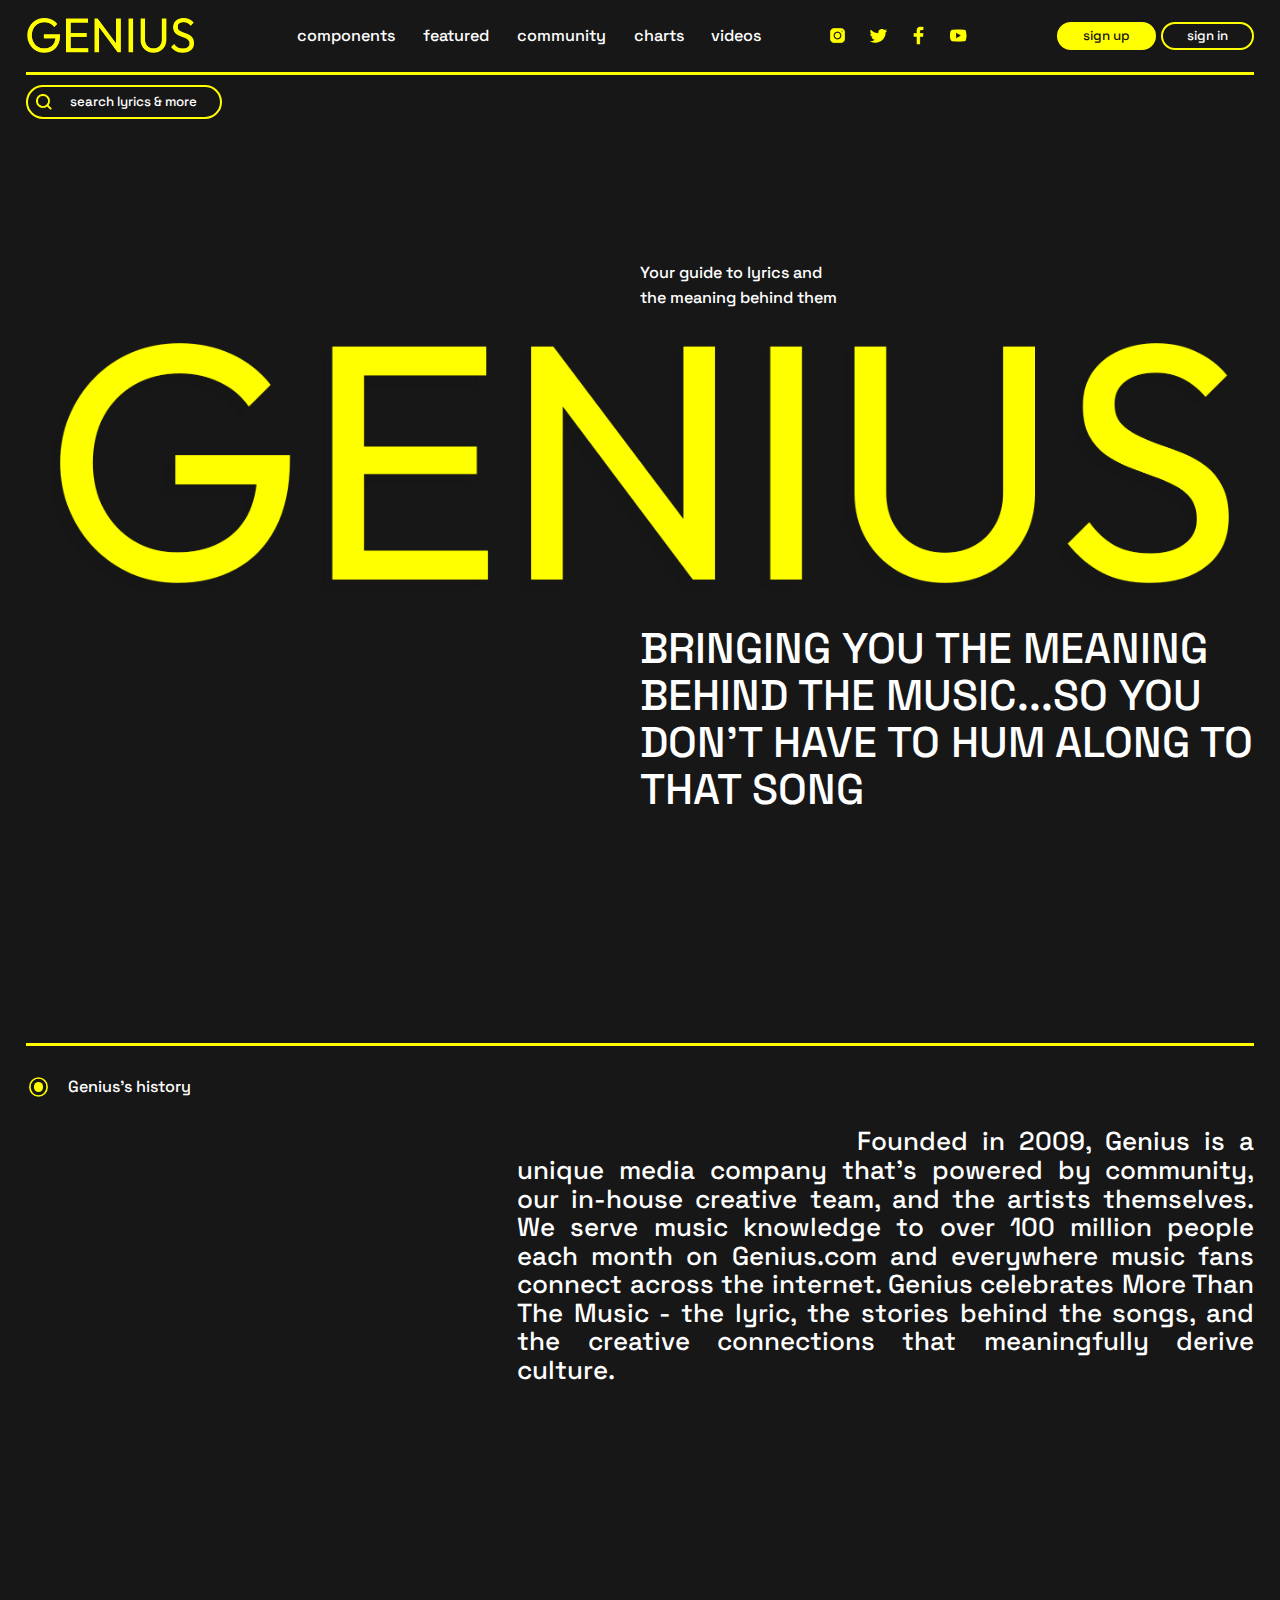
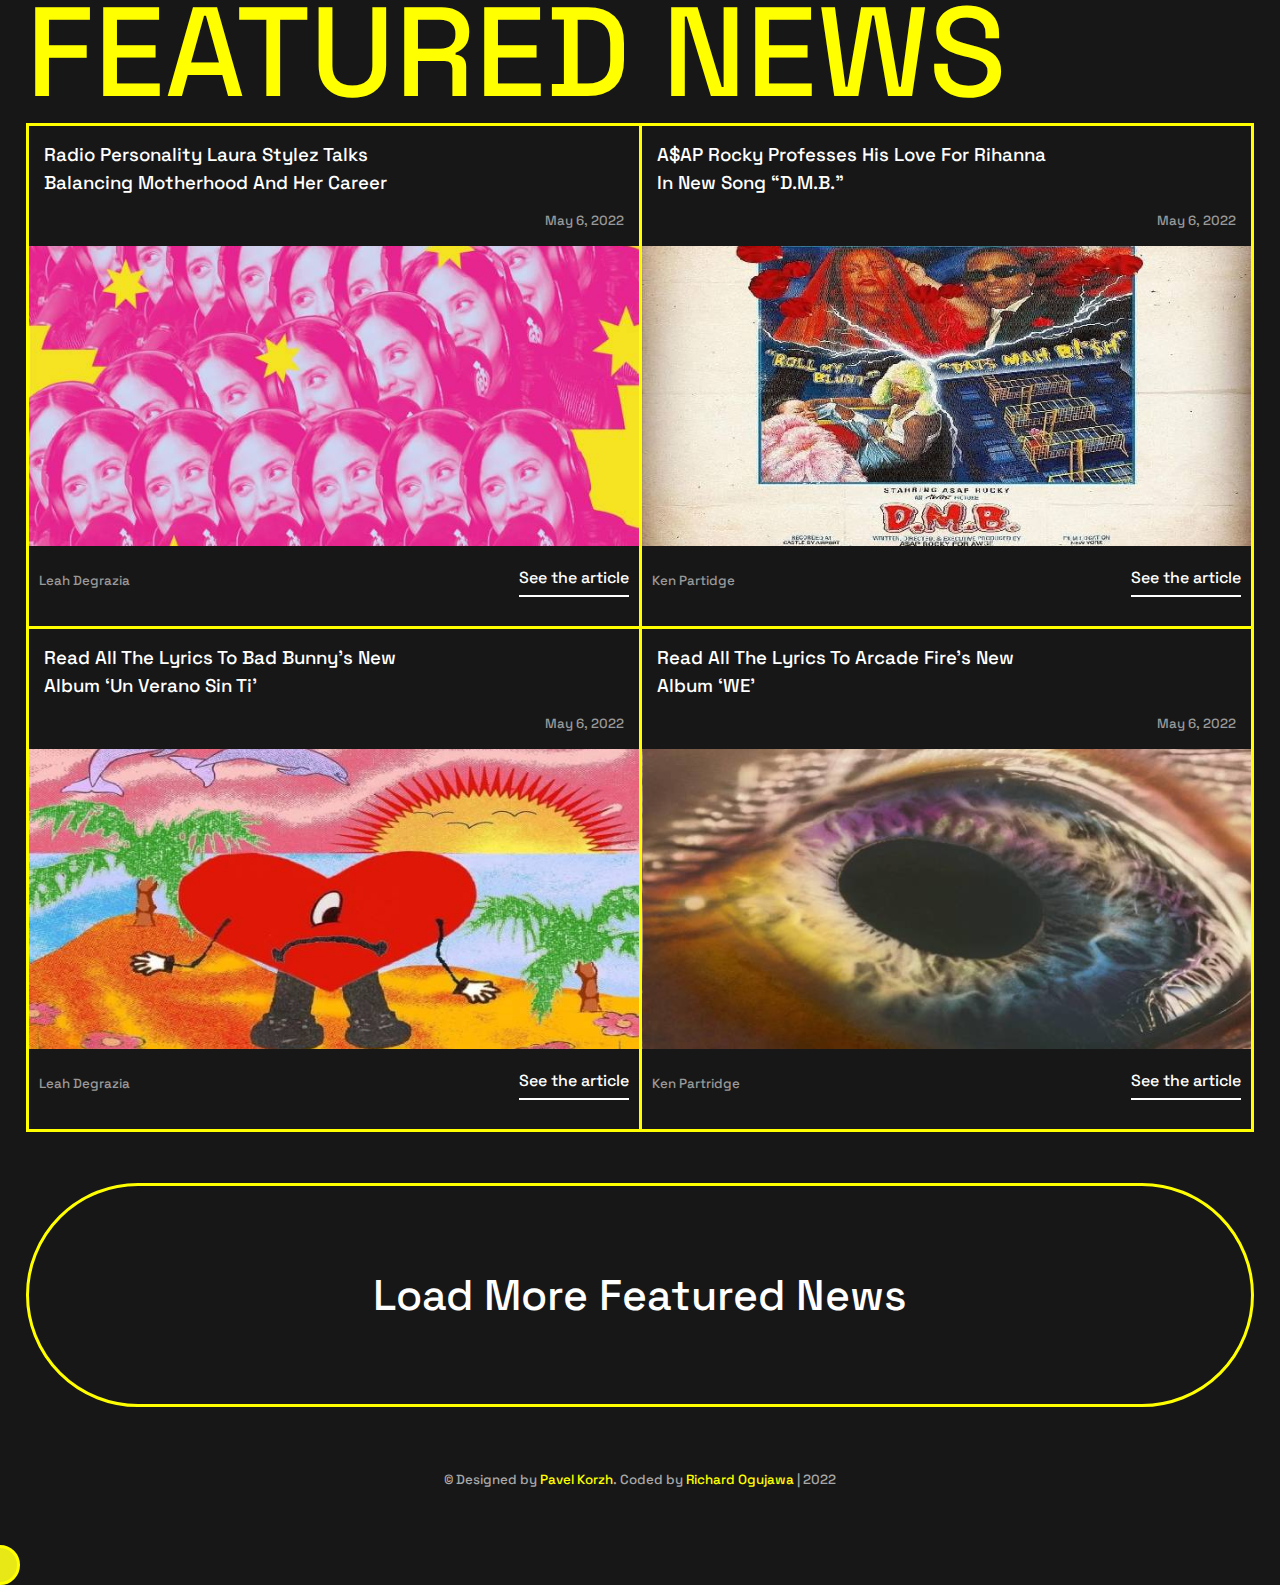
==== index.html @ e3c63ae6 "wrapping up" ====
<!DOCTYPE html>
<html lang="en">

<head>
    <meta charset="UTF-8">
    <meta http-equiv="X-UA-Compatible" content="IE=edge">
    <meta name="viewport" content="width=device-width, initial-scale=1.0">

    <title>Genius</title>

    <!--StyleSheets-->
    <link rel="stylesheet" href="css/setup.css">
    <link rel="stylesheet" href="css/new-nav.css">
    <link rel="stylesheet" href="css/cursor.css">
    <link rel="stylesheet" href="css/new-home.css">
    <link rel="stylesheet" href="css/components.css">

    <!--Favicon-->
    <link rel="shortcut icon" href="images/genius-icon.png" type="image/x-icon">

</head>

<body onmousemove="cursorMove(event)">
    <header id="header">
        <nav id="navbar">

            <div class="bg-dark fill-space" id="nav-filler"></div>
            <div class="grid container bg-dark" id="navbar-wrapper">
                <!--Logo-->
                <div class="container bg-dark" id="nav-logo-container" tabindex="-1">
                    <a href="index.html" class="flex fill-space">
                        <img id="nav-logo-img" class="cursor-bigger preload_nav_img" src="images/genius-logo.png" alt="Genius Logo" tabindex="1">
                    </a>
                </div>

                <!--Nav Links-->
                <ul class="link-container list-container flex fs-400 bg-dark" id="nav-link-container">

                    <!--Try and Make the Text a span within an A tag and then make it move within the A tag-->
                    <li class="nav_link cursor-bigger"><a href="components.html" class="text-white">components</a></li>
                    <li class="nav_link cursor-bigger"><a href="#" class="nav_link_text text-white">featured</a></li>
                    <li class="nav_link cursor-bigger"><a href="#" class="text-white">community</a></li>
                    <li class="nav_link cursor-bigger"><a href="#" class="text-white">charts</a></li>
                    <li class="nav_link cursor-bigger"><a href="#" class="text-white">videos</a></li>

                </ul>

                <!--Social Links-->
                <ul class="list-container link-container flex center bg-dark" id="nav-social-link-container">

                    <li class="nav_social_link cursor-bigger">
                        <a href="https://www.google.com/url?sa=t&rct=j&q=&esrc=s&source=web&cd=&cad=rja&uact=8&ved=2ahUKEwjszOegod_3AhVDi1wKHQGzD7oQFnoECAYQAQ&url=https%3A%2F%2Fwww.instagram.com%2Fgenius%2F%3Fhl%3Den&usg=AOvVaw1vyyapidsY_3Jq96X5M4lL">
                            <img src="icons/ig.png" alt="Instagram Icon">
                        </a>
                    </li>

                    <li class="nav_social_link cursor-bigger">
                        <a href="https://www.google.com/url?sa=t&rct=j&q=&esrc=s&source=web&cd=&cad=rja&uact=8&ved=2ahUKEwjvg4auod_3AhXagVwKHWkaBt0QFnoECAkQAQ&url=https%3A%2F%2Ftwitter.com%2Fgenius&usg=AOvVaw1mDRFWumUweapY4fdr5j6K">
                            <img src="icons/twitter.png" alt="Twitter Icon">
                        </a>
                    </li>

                    <li class="nav_social_link cursor-bigger">
                        <a href="https://www.facebook.com/Genius/">
                            <img src="icons/fb.png" alt="Facebook Icon">
                        </a>
                    </li>

                    <li class="nav_social_link cursor-bigger">
                        <a href="https://www.google.com/url?sa=t&rct=j&q=&esrc=s&source=web&cd=&cad=rja&uact=8&ved=2ahUKEwjaxKi5od_3AhXUiVwKHe1nDBEQFnoECBMQAQ&url=https%3A%2F%2Fwww.youtube.com%2Fchannel%2FUCyFZMEnm1il5Wv3a6tPscbA&usg=AOvVaw1i4XoP4iNEemPP9toCJxM_">
                            <img src="icons/yt.png" alt="YouTube Icon">
                        </a>
                    </li>

                </ul>

                <!--Nav Buttons-->
                <ul class="fill-space list-container link-container flex bg-dark" id="nav-buttons-container">
                    <a href="#" class="fs-300 small-button yellow-button cursor-bigger sign_up">sign up</a>
                    <a href="#" class="fs-300 small-button black-button cursor-bigger sign_in">sign in</a>
                </ul>

                <!--Nav Hr-->
                <hr class="fill-space bg-accent" id="nav-hr">

                <!--Search-->
                <div class="grid" id="nav-search-container">
                    <div class="flex center" id="nav-search-wrap">
                        <label for="search" class="fill-space flex center" id="nav-search-label">
                            <img id="nav-search-img" src="icons/search-icon.png" alt="Search Icon">
                        </label>

                        <input class="fs-300 text-accent cursor-bigger" type="search" id="nav-search"
                            placeholder="search lyrics & more" autocomplete="off">
                    </div>
                </div>

                <!--Hamburger-->
                <!--Change this into a button like K.Powell-->
                <div class="fill-space flex bg-dark" id="nav-hamburger-container">

                    <button class="mobile-nav-toggle" aria-controls="mobile-nav-link-container"><span class="sr-only"
                            aria-expanded="false">Menu</span></button>

                </div>

            </div>
            <!--Mobile Container-->
            <div class="flex" id="mobile-nav-container">
                <div id="mobile-nav-wrapper">

                    <div class="fill-space flex" id="mobile-nav-hamburger-container">

                        <button class="mobile-nav-toggle" aria-controls="mobile-nav-link-container"><span
                                class="sr-only" aria-expanded="false">Menu</span></button>

                    </div>

                    <hr class="bg-dark" id="mobile-nav-hr">

                    <ul class="list-container link-container flex" id="mobile-nav-link-container">
                        <li>
                            <a href="#" class="mobile_nav_link">featured</a>
                        </li>
                        <li>
                            <a href="#" class="mobile_nav_link">community</a>
                        </li>
                        <li>
                            <a href="#" class="mobile_nav_link">charts</a>
                        </li>
                        <li>
                            <a href="#" class="mobile_nav_link">videos</a>
                        </li>
                    </ul>

                </div>
            </div>
        </nav>

    </header>


    <div class="bg-dark container grid" id="body-grid-wrap">

        <section class="grid fill-space" id="hero">

            <div class="flex" id="lyric-guide-container">
                <p class="text-white" id="lyric-guide-text">Your guide to lyrics and <br> the meaning behind them</p>
            </div>

            <div class="grid container" id="body-img-container">
                <a href="index.html" class="cursor-bigger"><img id="body-img" src="images/genius-logo.png" alt="Genius Logo"></a>
            </div>

            <div class="flex" id="bringing-meaning-container">
                <h3 class="uppercase text-white fs-700" id="bringing-meaning-text">Bringing you the meaning behind the
                    music...so
                    you don't have to hum along to that song</h3>
            </div>
        </section>

        <section class="grid" id="history">

            <hr class="fill-space bg-accent" id="history-hr">

            <div class="flex" id="history-title-container">
                <p class="flex" id="history-title">
                    <span class="bg-accent aspect-ratio-1 concentric-circle " id="history-title-circle"></span>
                    <span class="fs-400" id="history-title-text">Genius's history</span>
                </p>
            </div>

            <div class="flex" id="history-about-container">
                <p class="fs-600" id="history-about-text">
                    <span></span>
                    <span>Founded in 2009, Genius is a unique media company that's powered by community, our in-house
                        creative team, and the artists themselves. We serve music knowledge to over 100 million people
                        each month on Genius.com and everywhere music fans connect across the internet. Genius
                        celebrates More Than The Music - the lyric, the stories behind the songs, and the creative
                        connections that meaningfully derive culture.</span>
                </p>
            </div>
        </section>

    </div>

    <section class="container" id="featured-news">

        <!--Featured News Title-->
        <h2 class="flex uppercase fs-900 text-accent" id="featured-news-title">Featured News</h2>

        <!--Featured News Grid-->
        <section class="grid bg-accent" id="featured-news-grid">

            <section class="flex featured_news_row">

                <div class="featured_cell">
                    <!--Heading and Time-->
                    <div class="flex top_row">

                        <span class="capitalize featured_title"></span>
                        <span class="featured_date"></span>

                    </div>

                    <!--Image-->
                    <div class="flex cursor-bigger featured_cell_img_container"></div>

                    <!--Author and CTA-->
                    <div class="bottom_row">
                        <span class="featured_author"></span>
                        <div class="featured_links_container">
                            <a href="#" class="featured_link text-white cursor-bigger"></a>
                        </div>
                    </div>
                </div>

                <div class="featured_cell">
                    <!--Heading and Time-->
                    <div class="flex top_row">

                        <span class="capitalize featured_title"></span>
                        <span class="featured_date"></span>

                    </div>

                    <!--Image-->
                    <div class="flex cursor-bigger featured_cell_img_container"></div>

                    <!--Author and CTA-->
                    <div class="bottom_row">
                        <span class="featured_author"></span>
                        <span class="featured_links_container">
                            <a href="#" class="featured_link text-white cursor-bigger"></a>
                        </span>
                    </div>
                </div>

            </section>

            <section class="flex featured_news_row">

                <div class="featured_cell">
                    <!--Heading and Time-->
                    <div class="flex top_row">

                        <span class="capitalize featured_title"></span>
                        <span class="featured_date">

                        </span>

                    </div>

                    <!--Image-->
                    <div class="flex cursor-bigger featured_cell_img_container"></div>

                    <!--Author and CTA-->
                    <div class="bottom_row">
                        <span class="featured_author"></span>
                        <div class="featured_links_container">
                            <a href="#" class="featured_link text-white cursor-bigger"></a>
                        </div>
                    </div>
                </div>

                <div class="featured_cell">
                    <!--Heading and Time-->
                    <div class="flex top_row">

                        <span class="featured_title"></span>
                        <span class="featured_date"></span>

                    </div>

                    <!--Image-->
                    <div class="flex cursor-bigger featured_cell_img_container"></div>

                    <!--Author and CTA-->
                    <div class="bottom_row">
                        <span class="featured_author"></span>
                        <div class="featured_links_container">
                            <a href="#" class="featured_link text-white cursor-bigger"></a>
                        </div>
                    </div>
                </div>

            </section>

        </section>

        <!--Load More Button-->
        <div class="center" id="load-more-container">
            <button class="fill-space x-large-button fs-700 cursor-bigger" type="button" id="load-more-button"><span
                    id="load-more-button-text">Load More Featured News</span><span id="loading-circle"
                    style="display:none;"></span></button>
        </div>

        <footer class="fs-300 grid center text-gray">
            <p>&copy; Designed by <a href="https://www.behance.net/gallery/140483359/GENIUS-website-redesign?tracking_source=search_projects%7Cwebsite" class="link text-accent cursor-bigger">Pavel Korzh</a>. Coded by <a href="https://github.com/RichardOgujawa/" class="link text-accent cursor-bigger">Richard Ogujawa</a> | 2022</p>
        </footer>

    </section>

    <!--Cursor-->
    <div class="cursor_inner"></div>
    <div class="cursor_outer"></div>

    

</body>
<!--Variables-->
<script src="script/home-message.js"></script>
<script src="script/new-variables.js"></script>
<script src="script/new-mobile-nav.js"></script>
<script src="script/new-nav--home.js"></script>
<script src="script/load-more.js"></script>
<script src="script/cursor.js"></script>

</html>
---- css/setup.css ----
/*/ SETUP FILE /*/
/* @import url('https://fonts.googleapis.com/css2?family=Poppins:wght@300;400;500;600;700&display=swap');
@import url('https://fonts.googleapis.com/css2?family=Outfit:wght@300&display=swap'); */
@import url('https://fonts.googleapis.com/css2?family=Space+Grotesk:wght@300;400;500;600&display=swap');


/*------------------------------------*/
/* Custom Properties */
/*------------------------------------*/
:root {
    /*clr prefix for colours*/
    /*Info:Using hsl values so they can be manipulated later if needs be*/
    --clr-dark: 0, 0%, 9%;
    --clr-white: 0, 0%, 100%;
    --clr-accent: 60, 100%, 50%;
    --clr-light-gray: 0, 0%, 66%;
    --clr-dark-gray: 0, 0%, 20%;

    /* fs prefix for font-size */
    --fs-900: 9.5rem;
    /*2x-large*/
    --fs-800: 6.25rem;
    /*--additional--*/
    --fs-700: 3.214rem;
    /*x-large*/
    --fs-600: 1.95rem;
    /*large*/
    --fs-500: 1.5rem;
    /*medium*/
    --fs-400: 1.214rem;
    /*regular*/
    --fs-300: 1rem;
    /*small*/
    --fs-200: 0.875rem;
    /*--additional--*/
    --fs-100: 0.75rem;

    font-size: 11pt;
    /*Recommended not to go lower than 12pt*/
    /* ff prefix for font-family */
    --ff-sans-serif: "Space Grotesk", Arial, sans-serif;

    /* Padding */
    --padding-large: 0.883rem 2.476rem;
    --padding-medium: 0.662rem 0.971rem;
    --padding-small: 0.16rem 1.8rem;

    /* Transition */
    --speed: 500ms;
}

/*------------------------------------*/
/* Reset */
/*------------------------------------*/
*,
*::before,
*::after {
    margin: 0px;
    box-sizing: border-box;
}

html {
    scroll-behavior: smooth;
}

body {
    overflow-x: hidden;
    line-height: 1.5;
    min-height: 100vh;
    font-family: var(--ff-sans-serif, "Space Grotesk", sans-serif);
    font-size: var(--fs-400, 1.125rem);
    color: hsl(var(--clr-white, 0, 0%, 100%));
    font-weight: 500;
    /*This is not going to work until you take away the body color changes in the media queries to help see the breakpoints*/
    background: hsl(var(--clr-dark, 0 0% 9%));

}

body,
h1,
h2,
h3,
h4,
h5,
p,
figure,
picture {
    margin: 0;
}

h1, 
h2,
h3,
h4,
h5,
p, 
span {
    font-weight: 500;
}

ul {
    padding: 0;
}

h1 {
    font-size: var(--fs-900, 9.5rem);
}

h2 {
    font-size: var(--fs-700, 3.214rem);
}

h3 {
    font-size: var(--fs-600, 2.286rem);
}

h4 {
    font-size: var(--fs-500, 1.5rem);
}


img,
picture {
    max-width: 100%;
    display: block;
}

input,
button,
textarea,
select {
    font: inherit;
}

[type="search"]::placeholder {
    color: hsl(var(--clr-white, 0 0 100%));
}

[type="search"]:focus {
    outline: none;
}

hr {
    border: none;
}

@media screen and (prefers-reduced-motion: reduce),
(update: slow) {

    *,
    *::before,
    *::after {
        animation-duration: 0.01ms !important;
        animation-iteration-count: 1 !important;
        transition-duration: 0.01ms !important;
        scroll-behavior: auto !important;
    }
}

/*------------------------------------*/
/* Utility Classes */
/*------------------------------------*/

/*Info: utility classes will be written in the following format .outer-inner, all other classes will be written as .outer_inner*/
.flex {
    display: flex;
    gap: var(--gap, 1rem);
}

.grid {
    display: grid;
    gap: var(--gap, 1rem);
}

.center {
    align-items: center;
    justify-content: center;
}

.aspect-ratio-1 {
    display: inline-block;
    aspect-ratio: 1/1;
}

.line-break {
    white-space: pre-line;
}

.container {
    /* padding-inline: var(--gap, 2em);  */
    margin-inline: var(--margin-gap, 2vw);
    max-width: 98vw;
}

/* Screen-reader only elements */
.sr-only {
    position: absolute;
    width: 1px;
    overflow: hidden;
    height: 1px;
    padding: 0;
    margin: -1px;
    border: 0;
    clip-path: inset(10000px);
    white-space: nowrap;
}

/* Colours */
.bg-red {
    background-color: red;
}

.bg-dark {
    background-color: hsl(var(--clr-dark, 0, 0%, 9%));
}

.bg-white {
    background-color: hsl(var(--clr-white, 0, 0%, 100%));
}

.bg-accent {
    background-color: hsl(var(--clr-accent, 60, 100%, 50%));
}

.bg-light-gray {
    background-color: hsl(var(--clr-light-gray, 0 0% 70%))
}

.bg-dark-gray {
    background-color: hsl(var(--clr-dark-gray, 0 0% 20%))
}

.text-dark {
    color: hsl(var(--clr-dark, 0, 0%, 9%));
}

.text-white {
    color: hsl(var(--clr-white, 0, 0%, 100%));
}

.text-accent {
    color: hsl(var(--clr-accent, 60, 100%, 50%));
}

.text-gray {
    color: hsl(var(--clr-gray, 0, 0%, 66%));
}



/* Typography */

.letter-spacing-1 {
    letter-spacing: 2.35px;
}

.letter-spacing-2 {
    letter-spacing: 2.7px;
}

.letter-spacing-3 {
    letter-spacing: 4.75px;
}

.uppercase {
    text-transform: uppercase;
}

.capitalize {
    text-transform: capitalize;
}

.fs-900 {
    font-size: var(--fs-900, 9.5rem);
}

.fs-800 {
    font-size: var(--fs-800, 6.25rem);
}

.fs-700 {
    font-size: var(--fs-700, 3.214rem);
}

.fs-600 {
    font-size: var(--fs-600, 2.5rem);
}

.fs-500 {
    font-size: var(--fs-500, 1.5rem);
}

.fs-400 {
    font-size: var(--fs-400, 1.214rem);
}

.fs-300 {
    font-size: var(--fs-300, 1rem);
}

.fs-200 {
    font-size: var(--fs-200, 00.875rem);
}

.fs-100 {
    font-size: var(--fs-100, 0.7rem);
}

.fs-900,
.fs-800,
.fs-700,
.fs-600 {
    line-height: 1.1;
}

/*Extras*/
.link-container>li>a,
.link {
    text-decoration: none;
}

.list-container>li,
.list {
    list-style: none;
}

/*------------------------------------*/
/* Mini-Component Classes  */
/*------------------------------------*/
.tag {
    background-color: hsl(var(--clr-accent, 60, 100% 50%));
    color: hsl(var(--clr-dark, 0, 0%, 9%));
    padding: var(--padding-medium, 0.662rem 0.971rem);
    border-radius: 100vw;
    border: none;
}


.fill-space {
    width: 100%;
    height: 100%;
}

.concentric-circle {
    border-radius: 100%;
    width: 0.6em;
    aspect-ratio: 1;
    box-shadow: 0 0 0 0.2em hsl(var(--clr-dark, 0 0% 9%)), 0 0 0 0.3em hsl(var(--clr-accent, 60 100% 50%));
    aspect-ratio: 1;
    background-color: hsl(var(--clr-accent, 60 100% 50%));
}


/*Buttons*/
.large-button {
    padding: var(--padding-large, 0.883rem 2.2489rem);
    border-radius: 100vw;
}

.medium-button {
    padding: var(--padding-medium, 0.662rem 0.971rem);
    border-radius: 100vw;
}

.small-button {
    padding: var(--padding-small, 0.16rem 0.96rem 0.321rem);
    border-radius: 100vw;
}

.black-button {
    --speed: 200ms;
    background-color: hsl(var(--clr-dark, 0, 0%, 9%));
    color: hsl(var(--clr-white, 0, 0%, 100%));
    border: 2px solid hsl(var(--clr-accent, 60, 100%, 50%));
    text-decoration: none;
    transition: var(--speed) ease;
}

.black-button:hover,
.black-button:focus {
    background-color: hsl(var(--clr-accent, 60, 100%, 50%));
    color: hsl(var(--clr-dark, 0, 0%, 9%));
    outline: none;
}

.yellow-button {
    --speed: 200ms;
    background-color: hsl(var(--clr-accent, 60, 100%, 50%));
    color: hsl(var(--clr-dark, 0, 0%, 9%));
    border: 2px solid hsl(var(--clr-accent, 60, 100%, 50%));
    text-decoration: none;
    transition: var(--speed) ease;
}

.yellow-button:hover,
.yellow-button:focus {
    background-color: hsl(var(--clr-dark, 0, 0%, 9%));
    color: hsl(var(--clr-white, 0, 0%, 100%));
    outline: none;
}


/*Breakpoints*/
@media (max-width: 1336px) {

    /* body {
        background-color:hsl(var(--clr-accent, 60, 100%, 50%));
    } */
    :root {
        font-size: 10pt;
    }
}

@media (max-width: 1206px) {
    /* body {
        background-color:hsl(var(--clr-white, 0, 0%, 100%));
    } */
}


/* There are media queries for max-width: 1336px, 1206px, 1024px, 810px, 684px, 484px */

/* More specific media queries (height + width): 
KEEP IN MIND THAT SOME OF THESE ISSUES CAN EASILY BE FIXED BY ADDING A MIN VALUE TO PADDINGS AND HEIGHTS SO THAT THE SMALLER OF THE TWO VALUES IS SELECTED FOR EXAMPLE AT 3:10:00 OF KEVIN POWELL'S DESIGN SYSTEMS VIDEO*/

/*The way the CSS Rules are typically ordered:
Variable Modifications
Position rules (top, right, margin, absolute, fixed, etc.)
Dimensions rules (width, height, padding, etc.)
Display type rules (grid, flex, block, etc.)
Color rules (background, color, etc.) 
Animation rules (transform, transition, etc.)
*/
---- css/new-nav.css ----
@import url(setup.css);

/*Header*/
#header {
    position: sticky;
    z-index: 999;
}


/*Navigation Bar*/
#navbar {
    position: fixed;
    top: 0;
    width: 100%;
    height: 130px;
    transition: clip-path var(--speed) ease;
}

#nav-filler {
    position: sticky;
    top: 0;
    box-sizing: border-box;
    box-shadow: 0 0 0 3px solid hsl(var(--clr-accent, 60 100% 50%));
    background-color: hsl(var(--clr-dark, 0 0% 9%));
    transition: var(-speed, 500ms) ease;
    transform-origin: top;
}

#navbar-wrapper {
    --gap: 0;
    position: fixed;
    top: 0;
    width: 96%;
    height: inherit;
    grid-template-columns: 20% 37% auto 20%;
    grid-template-rows: 55% 3px auto;
    grid-template-areas:
        "nav-logo nav-links nav-socials nav-buttons"
        "nav-hr   nav-hr    nav-hr      nav-hr"
        "nav-search   .         .           .";
    transition: background-color var(--speed, 200ms) ease;
}


/*Navigation Logo*/
#nav-logo-container {
    width: 100%;
    height: 100%;
    margin: 0 auto 0 0;
    grid-area: nav-logo;
}

#nav-logo-container a{
    align-items: center;
    clip-path: polygon(0% 0%, 0% 90%, 100% 90%, 100% 0%);
}

#nav-logo-img {
    max-height: 50%;
    object-fit: contain;
    transform: translateY(0%);
    transition: transform var(--speed, 500ms) ease;
}

.preload_nav_img {
    animation: preloadNavImg var(--speed) ease forwards;
}

@keyframes preloadNavImg{
    0% {
        transform: translateY(100%);
    }
}

/*Navigation Links*/
#nav-link-container {
    grid-area: nav-links;
    justify-content: space-evenly;
    align-items: center;
}

.nav_link a{
    clip-path: polygon(0% 0%, 0% 90%, 100% 90%, 100% 0%);
    padding: 0.1em 0.1em;
}

.nav_link > a > span {
    color: purple;
    transform: translateY(0%);
}

.nav_link>a:hover {
    padding: 0.1em 0.1em;
    color: hsl(var(--clr-accent, 60 100% 50%));
    transition: color var(--speed) ease;
}

.nav_link>a:focus {
    outline: 2px solid hsl(var(--clr-accent, 60 100% 50%));
}



/*Navigation Social Links*/
#nav-social-link-container {
    --gap: 1.1em;
    grid-area: nav-socials;
}

.nav_social_link {
    width: 1.4em;
    padding: 0.1em 0.1em;
}


.nav_social_link>a:focus {
    outline: 2px solid hsl(var(--clr-white, 0 0% 100%));
}


/*Navigation Buttons*/
#nav-buttons-container {
    --gap: 0.35em;
    grid-area: nav-buttons;
    justify-content: flex-end;
    align-items: center;
}

.nav_button>a {
    line-height: 1.5;
}


/*Navigation Hr*/
#nav-hr {
    grid-area: nav-hr;
    border: none;
}


/*Navigation Search*/
#nav-search-container {
    width: 100%;
    height: 100%;
    grid-area: nav-search;
    align-items: center;
    justify-content: flex-start;
}

#nav-search-wrap {
    padding: 0.25em 0.5em;
    border: 2px solid hsl(var(--clr-yellow, 60 100% 50%));
    border-radius: 100vw;
    transition: transform var(--speed, 500ms) ease, border var(--speed, 500ms) ease;
}


#nav-search-label {
    width: 1em;
    height: 100%;
}

#nav-search-img {
    min-width: 15px;
}

#nav-search {
    text-align: end;
    width: 12rem;
    border: none;
    background-color: transparent;
}


/*Navigation Hamburger Icon*/
#nav-hamburger-container {
    display: none;
}


/*Mobile Navigation*/
#mobile-nav-container {
    display: none;
}



/*-----------------------------*/
/* Media Queries               */
/*-----------------------------*/

@media (max-width: 1336px) {
    #navbar-wrapper
    {grid-template-columns: 20% 42% auto 20%;}
}

@media (max-width: 1206px) {

    /*Navigation Bar*/
    #navbar-wrapper {
        grid-template-columns: 20% 55% auto;
        grid-template-areas:
            "nav-logo nav-links nav-buttons"
            "nav-hr   nav-hr      nav-hr"
            "nav-search   .           .";
    }

    /*Navigation Social Link*/
    #nav-social-link-container {
        display: none;
    }

}



@media (max-width: 1024px) {

    /*Setup Modifications*/
    :root {
        font-size: 12pt;
    }

    /*Navigation Bar*/
    #navbar-wrapper {
        grid-template-columns: 50% 50%;
        grid-template-areas:
            "nav-logo nav-hamburger-icon"
            "nav-hr nav-hr"
            "nav-search nav-buttons";
    }


    /*Navigation Links*/
    #nav-link-container {
        display: none;
    }


    /*Navigation Social Links*/
    #nav-social-link-container {
        display: none;
    }


    /*Navigation Search*/
    #nav-search-wrap {
        padding: 0rem 0.5rem 0rem;
    }


    /*Navigation Sign In Button*/
    #nav-buttons-container>.nav_button:nth-of-type(2) {
        display: none;
    }


    /*Navigation Hamburger Icon*/
    #nav-hamburger-container {
        grid-area: nav-hamburger-icon;
        display: flex;
        justify-content: end;
        align-items: center;
    }

    .mobile-nav-toggle {
        position: relative;
        aspect-ratio: 4/1;
        padding: 0.5em;
        border: none;
        background-color: hsl(var(--clr-accent, 60 100% 50%));
        z-index: 3000;
    }

    .mobile-nav-toggle::after {
        content: "";
        position: absolute;
        width: 100%;
        height: 40%;
        background-color: hsl(var(--clr-dark, 0 0% 9%));
        top: 30%;
        left: 0;
    }

    #nav-hamburger-wrapper {
        height: 25%;
        aspect-ratio: 4/1;
        flex-direction: column;
        justify-content: space-between;
    }

    .nav_hamburger_span {
        width: 100%;
        background: hsl(var(--clr-accent, 60 100% 50%));
    }


    /*Navigation Bar*/
    #navbar-wrapper {
        margin-inline: 2vw;
        grid-template-columns: 50% 50%;
        grid-template-areas:
            "nav-logo nav-hamburger-icon"
            "nav-hr nav-hr"
            "nav-search nav-buttons";
    }


    /*Navigation Links*/
    #nav-link-container {
        display: none;
    }


    /*Navigation Social Links*/
    #nav-social-link-container {
        display: none;
    }


    /*Navigation Search*/
    #nav-search-wrap {
        padding: 0rem 0.5rem 0rem;
    }

    #nav-search {
        text-align: end;
        width: 10em;
        padding: 0.5em;
        font-size: var(--fs-200);
    }


    /*Navigation Sign In Button*/
    #nav-buttons-container>.nav_button:nth-of-type(2) {
        display: none;
    }


    /*Navigation Hamburger Icon*/
    #nav-hamburger-container {
        grid-area: nav-hamburger-icon;
        display: flex;
        align-items: center;
        justify-content: flex-end;
    }

    #nav-hamburger-wrapper {
        height: 25%;
        aspect-ratio: 4/1;
        flex-direction: column;
        justify-content: space-between;
    }

    .nav_hamburger_span {
        width: 100%;
        padding: 2px;
        background: hsl(var(--clr-accent, 60 100% 50%));
    }


    /*Mobile Nav*/
    #mobile-nav-container {
        position: fixed;
        right: 0;
        top: 0;
        width: 50vw;
        height: 100vh;
        display: block;
        background-color: hsl(var(--clr-accent, 60 100% 50%));
        transition: transform var(--speed, 500ms) ease-in;
        transform: translateX(100%);
    }

    #mobile-nav-wrapper {
        width: 100%;
        height: 100%;
        padding-right: 2vw;
        display: grid;
        grid-template-columns: 100%;
        grid-template-rows: calc(130px*0.55) 3px calc(130px*0.45);
        grid-template-areas:
            "mobile-nav-hamburger-icon"
            "mobile-nav-hr"
            "mobile-menu";
    }

    #mobile-nav-hamburger-container {
        --clr-dark: 60 100% 50%;
        --clr-accent: 0 0% 9%;
        grid-area: mobile-nav-hamburger-icon;
        display: flex;
        align-items: center;
        justify-content: flex-end;
    }

    #mobile-nav-hamburger-wrapper {
        height: 25%;
        aspect-ratio: 4/1;
        display: flex;
        flex-direction: column;
        align-items: center;
        justify-content: space-between;
    }

    .mobile_nav_hamburger_span {
        width: 100%;
        padding: 2px;
        background-color: hsl(var(--clr-dark, 0 0% 9%));
    }


    /*Mobile Nav Links*/
    #mobile-nav-link-container {
        flex-direction: column;
        align-items: end;
        --padding-gap: 0.25em 0.5em;
    }

    .mobile_nav_link {
        padding: var(--padding-gap, 0.25em 0.5em);
        color: hsl(var(--clr-dark, 0 0% 9%));
    }

    .mobile_nav_link:focus {
        padding: var(--padding-gap, 0.25em 0.5em);
        color: hsl(var(--clr-accent, 60 100% 50%));
        background-color: hsl(var(--clr-dark, 0 0% 9%));
    }

}

@media (max-width: 1024px) {
    .sign_in {
        display: none;
    }
}

@media (max-width: 810px) {

    #nav-logo-img {
        max-width: 50%;
    }

}

@media (max-width: 684px) {
    :root {
        --fs-700: 0.5rem;
    }
    /*Navigation Logo*/
    #nav-logo-img {
        max-width: 90%;
    }
}

/*Smartphone Max-Width*/
@media (max-width: 484px) {

    /*Navigation Logo*/
    #nav-logo-img {
        max-width: 90%;
        padding-left: 0;
    }

}
---- css/cursor.css ----
* {
    cursor: none;
}

.cursor_outer {
    position: absolute;
    z-index: 1000;
    width: 40px;
    aspect-ratio: 1;
    border-radius: 50%;
    transform: translate(-50%, -50%);
    pointer-events: none;
    border: 3px solid hsl(var(--clr-yellow, 60 100% 50%));
    transition: 0.2s width;
}

.cursor_inner {
    position: absolute;
    width: 38px;
    aspect-ratio: 1;
    pointer-events: none;
    border-radius: 50%;
    background: hsl(var(--clr-yellow, 60 100% 50%));
    background-size: cover;
    background-position: center center;
    mix-blend-mode: difference;
    transition: 0.3s width ease;
    transform: translate(-50%, -50%);
    z-index: 1000;
    display: grid;
    place-items: center;
}

.cursor_text {
    transition: opacity 0.2s ease;
    opacity: 0;
    transform: rotate(45deg);
}
---- css/new-home.css ----
@import url(setup.css);

/* Body Content */
#body-grid-wrap {
    margin-top: 130px;
    grid-template-columns: 100%;
    grid-template-rows: 140vh 70vh;
    grid-template-areas:
        "hero"
        "body-grid-history";
}

/* Hero */
#hero {
    --gap: 0em;
    grid-area: hero;
    grid-template-columns: 50% 50%;
    grid-template-rows: 10% 35% auto;
    grid-template-areas:
        ". lyric-guide-container"
        "body-img-container body-img-container"
        ". bringing-meaning-container";
}

#lyric-guide-container {
    grid-area: lyric-guide-container;
    align-items: flex-end;
}


#body-img-container {
    grid-area: body-img-container;
    /* background: orange; */
    place-items: center;
}

#body-img {
    /* background: lightblue; */
    max-height: 90%;
    object-fit: contain;
}

#bringing-meaning-container {
    grid-area: bringing-meaning-container;
    /* background: purple; */
}

/* History */
#history {
    --gap: 0em;
    grid-area: body-grid-history;
    grid-template-columns: 25% auto;
    grid-template-rows: 3px 15% auto;
    grid-template-areas:
        "history-hr history-hr"
        "history-title ."
        ". history-about";
}

/*History Title*/
#history-title-container {
    grid-area: history-title;
    --gap: 1.5em;
    align-items: center;
    ;
    padding-left: 0.5em;
}

#history-title-circle {
    align-self: center;
}


/*History Hr*/
#history-hr {
    grid-area: history-hr;
}

/*About*/
#history-about-container {
    grid-area: history-about;
    justify-content: end;
}

#history-about-text {
    max-width: 80%;
    text-align: justify;
}

#history-about-text> :not(*+*) {
    padding-inline: 10ch;
}

/*Featured*/
#featured-news {
    height: 170vh;
    margin-bottom: 4vw;
}

.featured_news_row {
    height: min(500px, 70vh);
}

/* .featured_cell {
    height: min(100%, 50px);
} */

#featured-news-title {
    align-items: center;
}

#featured-news-grid {
    --gap: 3px;
    margin-bottom: 4vw;
    border: 3px solid hsl(var(--clr-accent, 60 100% 50%));
}

#featured-news-grid>* {
    flex-basis: 100%;
    background-color: hsl(var(--clr-accent, 60 100% 50%));
}

#featured-news-grid>*>* {
    flex-basis: 100%;
    background-color: hsl(var(--clr-dark, 0 0% 9%));
}

.featured_news_row {
    --gap: 3px;
}

.row_1_sections {
    width: 100%;
    border: 2px solid hsl(var(--clr-yellow, 60 100% 50%));
}

.top_row {
    min-height: 120px;
    padding: 15px;
    display: flex;
}

.featured_title {
    float: left;
    width: 70%;
    height: 100%;
    font-size: 14pt;
}

.featured_date {
    float: right;
    width: 30%;
    height: 100%;
    display: flex;
    justify-content: flex-end;
    font-size: 10pt;
    align-self: flex-end;
    color: hsl(0 0% 60%);
}

.featured_cell_img_container {
    --clr-gray: 0 0% 20%;
    height: 60%;
    width: 100%;
    justify-content: center;
    background-image: url(../images/weekend-and-fka-large.jpg);
    background-size: cover;
    background-position: center center;
    background-color: hsl(var(--clr-gray, 0 0% 20%));
}


.bottom_row {
    width: 100%;
    min-height: 70px;
    display: flex;
    justify-content: space-between;
    align-items: center;
    padding-inline: 1ch;
}

.featured_author {
    /* align-self: center; */
    opacity: 1;
    font-size: 10pt;
    color: hsl(0 0% 60%);
}

.featured_links_container {
    align-self: stretch;
    display: flex;
}

.featured_link {
    position: relative;
    width: 100%;
    align-self: center;
    padding-bottom: 5px;
    font-size: 12pt;
    text-decoration: none;
}

.featured_link::before {
    content: "";
    position: absolute;
    top: 100%;
    left: 0;
    width: 100%;
    height: 2px;
    background: hsl(var(--clr-whtie, 0 0% 100%));
    transform: scaleX(1);
}

.featured_link::after {
    content: "";
    position: absolute;
    top: 100%;
    left: 0;
    width: 100%;
    height: 2px;
    background: hsl(var(--clr-whtie, 0 0% 100%));
    transition: var(--speed, 500s) ease;
    transform-origin: left;
    transform: scaleX(0);
}

.featured_link:hover::before {
    transform: scaleX(0);
}

.featured_link:hover::after {
    transform: scaleX(1);
}

/*Load More Button*/
#load-more-container {
    --speed: 1s;
    margin: min(5em, 5vh) 0;
    display: flex;
}

#load-more-button {
    position: relative;
    z-index: 1;
    height: 100%;
    padding: 2em 0;
    overflow: hidden;
    border-radius: 100vw;
    border: 3px solid hsl(var(--clr-accent, 60 100% 50%));
    color: hsl(var(--clr-white, 0 0% 100%));
    background: none;
    transition: color var(--speed) ease;
}

#load-more-button::after {
    content: "";
    position: absolute;
    z-index: -1;
    top: -100%;
    right: -100%;
    width: 100px;
    aspect-ratio: 1;
    border-radius: 50%;
    background-color: hsl(var(--clr-accent, 60 100% 50%));
    transition: transform var(--speed) ease;
    transform: scale(0);
}

#load-more-button:hover::after {
    transform: scale(100);
}

#load-more-button:hover {
    color: hsl(var(--clr-dark, 0 0% 9%));
}

#loading-circle {
    padding: 0.4em;
    aspect-ratio: 1;
    display: inline-block;
    border-radius: 50%;
    border: solid hsl(var(--clr-dark, 0 0% 9%));
    border: solid hsl(var(--clr-dark, 0 0% 9%));
    border-bottom: solid transparent;
    border-left: solid transparent;
    border-right: solid transparent;
    border-width: 3.5px;
    animation: loading 1s ease;
    animation-iteration-count: infinite;
}

@keyframes loading {
    100% {
        transform: rotate(1turn);
    }
}


footer{
    text-align: center;
}


/* There are media queries for max-width: 1336px, 1206px, 1024px, 810px, 684px, 414px */

/*Come back at the end and make adjustements for the max-heights*/
@media (max-width: 1336px) {

    /* Body */
    #body-grid-wrap {
        grid-template-rows: 100vh 60vh;
    }

    /* Hero */
    #hero {
        grid-template-rows: 20% 35% auto;
    }

}

@media (max-width: 1206px) {

    /* Body */
    #body-grid-wrap {
        /* grid-template-rows: 100vh 80vh 185vh; */
        grid-template-rows: 100vh 60vh;
    }

    /* #hero {
        grid-template-rows: 15% 30% auto;
    } */



}

@media (max-width: 1024px) {
    :root {
        --fs-600: 2rem;
        --fs-700: 2.8rem;
        --fs-900: 8rem;
    }

    /* Body */
    #body-grid-wrap {
        grid-template-rows: 90vh 83vh;
        /* grid-template-rows: 90vh 83vh 170vh; */
    }

    /*Hero*/
    #hero {
        grid-template-columns: 30% 70%;
        grid-template-rows: 20% 30% auto;
        grid-template-areas:
            ". lyric-guide-container"
            "body-img-container body-img-container"
            ". bringing-meaning-container";
    }

    /*Lyric Guide*/
    #lyric-guide-container {
        padding-left: 1ch;
    }

    #lyric-guide-text {
        text-align: left;
    }

    /*Bringing Meaning*/
    #bringing-meaning-container {
        justify-content: end;
        padding-inline: 1ch;
    }


    /*History*/

    #history-title {
        padding-left: 1ch;
    }

    #history-about-container {
        justify-content: end;
    }

    #history-about-text {
        text-align: justify;
        width: 100%;
    }

    /*Featured*/
    #featured-news {
        grid-template-rows: 12% auto;
    }

    .row-1-top {
        --gap: 1em;
        flex-direction: column;
    }

    .row-1-top-left {
        width: 100%;
        height: 100%;
        font-size: 14pt;
    }

    .row-1-top-right {
        width: 100%;
        height: 100%;
        display: flex;
        justify-content: flex-end;
        font-size: 10pt;
        align-self: flex-end;
        color: hsl(0 0% 60%);
    }

    .featured_cell_img_container {
        height: 50%;
    }


}

@media (max-width: 810px) {

    :root {
        font-size: 11pt;
        --fs-900: 7rem;
    }

    /* Body */
    #body-grid-wrap {
        /* grid-template-rows: 100vh 80vh 350vh; */
        grid-template-rows: 100vh 90vh;
    }

    /*Hero*/
    #hero {
        grid-template-rows: 20% 30% auto;
    }

    #history-about-text {
        width: 68%;
    }

    /*History*/
    #history {
        --gap: 0em;
        width: 100%;
        grid-template-columns: 100%;
        grid-template-areas:
            "history-hr"
            "history-title"
            "history-about"
    }

    /*Featured */
    #featured-news {
        grid-template-rows: 9% auto;
    }

    .featured_news_row {
        /* --gap: 1em; */
        background: red;
        flex-direction: column;
        height: max(1000px, 150vh)
    }

    .featured_cell_img_container {
        height: 60%;
    }

}

@media (max-width: 684px) {
    :root {
        font-size: 10pt;
        --fs-900: 4.5rem
    }

    /* Body */
    #body-grid-wrap {
        /* grid-template-rows: 87vh 60vh 375vh; */
        grid-template-rows: 87vh 60vh;
    }

    /*Hero*/
    #hero {
        grid-template-rows: 20% 25% auto;
    }

    #lyric-guide-text {
        width: 100%;
        text-align: right;
        padding-right: 1ch;
    }

    #bringing-meaning-text {
        font-size: var(--fs-500);
        text-align: right;
    }


    /*History*/
    #history {
        row-gap: 0.5em;
    }

    #history-title-container {
        --gap: 0.7em;
    }

    #history-title-circle {
        width: 0.3em;
    }

    #history-title {
        padding-inline: 0.5ch;
        font-size: var(--fs-600);
    }

    #history-about-text {
        font-size: var(--fs-400);
        line-height: 1.3;
        padding-inline: 1ch;
        color: hsl(var(--clr-gray, 0 0% 66%));
        width: 100%;
    }

    /*Featured*/
    #featured-news-title {
        line-height:1.5;
    }

    #load-more-button {
        font-size: var(--fs-600);
        padding: 1.5em 0.5em;
    }

}

/*Smartphone Max-Width*/
@media (max-width: 480px) {

    /*Setup*/
    :root {
        font-size: 10pt;
        --fs-900: 4.5rem;
        --fs-700: 1rem;
    }

    .fs-700 {
        font-size: 2rem;
    }

    .container {
        --margin-gap: 3vw;
    }

    /*Body*/
    #body-grid-wrap {
        grid-template-rows: 85vh 55vh;
        /* grid-template-rows: 85vh 55vh 300vh; */
    }


    /*Hero*/
    #hero {
        grid-template-rows: 20% 25% auto;
    }

    #lyric-guide-text {
        text-align: right;
        padding-inline: 1ch;
    }

    #bringing-meaning-text {
        text-align: right;
    }

    /*History*/
    #history-title-container {
        justify-content: center;
    }

    #history-title-text {
        font-weight: bold;
    }

    #history-about-text {
        color: hsl(var(--clr-gray, 0 0% 66%));
        max-width: 100%;
    }

    #history-about-text> :not(*+*) {
        padding-inline: 0ch;
    }

    #history-about-container {
        justify-content: center;
    }

    /*Featured*/
    .featured_cell_img_container {
        height: 50%;
    }

    .featured_news_row {
        height: min(750px, 200vh);
    }
}
---- css/components.css ----
.heading_of_page {
    align-items: center;
    padding: 0.7em;
}

/*------------------------*/
/*Buttons                 */
/*------------------------*/
.button_section {
    flex-direction: column;
}

/*------------------------*/
/*Share and Like Buttons  */
/*------------------------*/
.share_and_like_section {
    flex-direction: column;
}

.share_and_like_component {
    --gap: 0em;
    min-width: 40rem;
    overflow: hidden; 
    grid-template-columns: repeat(4, 1fr) 30%;
    border: 3px solid hsl(var(--clr-white, 0 0% 100%));
    border-radius: 100vw;
}

.share_and_like_component>*+* {
    border-left: 2px solid white;
}

.share_and_like_component img,
.share_and_like_component i {
    max-width: 1.3em;
    opacity: 0.8;
}

.share_and_like_component > div > button:hover > *{
    opacity: 1;
}

.share_and_like_component > div > button {
    padding: 0.5em;
    border: none;
    place-content: center;
    background-color: transparent;
}

.share_and_like_component > div:nth-of-type(4) > button > img {
    transform: rotate(180deg);
}

.upvotes {
    place-content: center;
}



/*------------------------*/
/*Music Player            */
/*------------------------*/

/*Music Player (Left Side)*/
.music_player_section {
    flex-direction: column;
}

.music_player_container {
    min-width: 700px; 
    max-height: 500px;
    display: flex;
    overflow: hidden; 
    border-radius: 30px; 
    transform: scale(0.9); 
}

.music_player_white_side {
    --gap: 0em; 
    padding: 0em 1em 1em 1em; 
    grid-template-rows: 65px 57% 12% 75px; 
    flex-basis: 300px; 
    flex-shrink: 0;
}

.music_player_apple_music_logo {
    align-self: center;
}

.music_player_apple_music_logo img{
    max-width: 70px; 
    opacity: 70%;
}

.music_player_album_cover img{
    border-radius: 20px;
}

.apple_music_cta{
    padding: 0.7em 1em;
    align-self: end; 
    text-decoration: none; 
    text-align: center; 
}

/*Music Player Playlist (Right Side)*/
.music_player_yellow_side {
    --gap: 0em; 
    flex-basis: 100%; 
    grid-template-rows: 65px auto 75px;
}

.music_player_currently_playing {
    align-items: center; 
    justify-content: space-between;
    padding-inline: 1.5em;
}

.current_song {
    font-weight: 700; 
    flex-basis: 400px
}


.music_player_playlist {
    --gap: 0em; 
    flex-direction:column; 
    padding: 0.1em 0em; 
}

.music_player_playlist > * { 
    padding: 0.5em 3em;
}

.music_player_playlist > *:not(:last-child){
    /* background: red; */
    border-bottom: 2px solid hsl(var(--clr-gray, 0 0% 67%)/0.2)
}

.fa-e {
    border: 2px solid hsl(var(--clr-dark, 0 0% 9%));
    float: right;
    padding: 0.25em;
}


.level_bars{
    --gap: 0.2em; 
    flex-basis: 50px;  
    justify-content: flex-end;
}


.level_bar{
    width: 5px;
    aspect-ratio: 1/2;
    background-color: hsl(var(--clr-white, 0 0% 100%));
    animation: levels 0s ease infinite;
    transition: 0.5s ease;
    transform-origin: bottom;
    transform: scaleY(0.5);
}

@keyframes levels {
    50% {
        transform: scaleY(1);
    }
    100% {
        transform: scaleY(0.5)
    }
}

.level_bar.one {
    animation-delay: 0.15s;
}

.level_bar.three {
    animation-delay: 0.4s;
}

.music_player_playlist_container {
    overflow: scroll;
}

.controls_container {
    --gap: 1em; 
    align-items: center; 
}

.controls {
    padding: 0.95em 2.6em 0.95em 1.7em; 
    grid-template-columns: 15px auto 25px; border-radius: 100vw; 
    border: 3px solid white;
}

.play_pause_btn {
    --gap: 0em;
    align-items: center; 
    background: transparent; 
    border: none;
}

.progress_container {
    position: relative; 
}

.progress_track {
    height: 3px; 
    transform-origin:left; 
    transition: transform 100ms linear; 
    width: 100%; 
    transform: scaleX(1) translateY(-50%); 
    top: 50%; 
    position: absolute;
    opacity: 0.3
}

.progress {
    height: 3px; 
    transform-origin:left; 
    transition: width 100ms linear; 
    width: 0%; 
    transform: translateY(-50%); 
    top: 50%; 
    position: absolute; 
}

.audio_duration {
    align-self: center;
}



/*------------------------*/
/*Comment Section         */
/*------------------------*/
.comment_section {
    flex-direction: column;
}

.comment_heading_details {
    --gap: 0em; 
    flex-direction: column;
}

.comment_title {
    text-align: left;
}

.comment_subtitle{
    max-width: 40ch
}

.comment_textarea {
    padding: 0.5em;
    border: 3px solid hsl(var(--clr-white, 0 0% 100%)); 
    border-radius: 10px; 
    transition: border var(--speed) ease;
    background: transparent; 
    min-width:50em;
    min-height: 10em; 
}

.comment_textarea:focus {
    outline: none;
    border: 3px solid hsl(var(--clr-accent, 60 100% 50%)); 
}

.submit_comment_btn {
    justify-self: end; 
    width: 50%; 
    margin-bottom: 2em;
}

.comment_container {
    --gap: 0.7em;
    padding: 0.5em;
}

.comment_top_row {
    justify-content: space-between;
}

.profile_picture {
    width: 50px; 
    border-radius: 50%; 
}

.comments {
    --gap: 0.5em;
    flex-direction: column;
}

.comments> * {
    border: 3px solid gray;
}

.account_name, 
.time_past {
    opacity: 1;
    animation: opacityChange 1.5s ease;
    animation-fill-mode: forwards;
}

@keyframes opacityChange{
    100% {
        opacity: 0.5;
    }  
} 

.upvotes_downvotes > button{
    background: transparent;
    border: none;


}

.upvotes_downvotes > button > i {
    color: hsl(var(--clr-white, 0 0% 100%));
}



/*------------------------*/
/*Lyrics Analysis         */
/*------------------------*/
.lyric_analysis_section {
    --gap: 1.2em;
    flex-direction: column;
    height: 100%;
}

.lyric_analysis_component {
    height: 100%;
    align-items: start;
}


/*Annotation*/
.annotation_side{
    flex-basis: 45%;
    width: 50vw;
    align-self: stretch;
    justify-self: stretch;
    /* outline: 3px solid red; */
}

.annotation {
    position: absolute;
    width: 22em;
    height: auto;
    padding: 1.5em 1em;
    visibility:hidden;
    border: 2px solid hsl(var(--clr-accent, 60 100% 50%));
    background-color: hsl(var(--clr-dark, 0 0% 9%));
    transform: translateX(-10%);
}   

.annotation_animation{
    animation: annotationSlideOut 0.5s ease-out forwards;
}


@keyframes annotationSlideOut {
    100% {
        transform: translateX(0%);
    }
}

.annotation_top_row {  
    justify-content: space-between;
    align-items: center;
    margin: 0em 0em 2em;
}

.annotation_top_row strong{
    font-weight: 500;
}

.annotation_edit_textarea{
    width: 100%;
    height: 10em;
    display: none;
    resize: none;
}

.annotation_edit_review {
    padding: 0.5em;
    display: none;
    font-weight: 600;
    background-image: repeating-linear-gradient(
            45deg, 
            hsl(var(--clr-accent, 60 100% 50%), 0.1) 0px,
            hsl(var(--clr-accent, 60 100% 50%), 0.1) 5px,
            hsl(var(--clr-accent, 60 100% 50%), 0.3) 5px,
            hsl(var(--clr-accent, 60 100% 50%), 0.3) 10px

    )
}

.annotation_details {
    line-height: 2;
    margin-bottom: 0.5em;
}

.annotation_details a{
    color: hsl(var(--clr-accent, 60 100% 50%));
    font-size: var(--fs-200);
    text-decoration: none;
}

.annotation_figcaption {
    margin-top: 0.5em;
    text-align: center;
}

.annotation_figcaption a{
    color: hsl(var(--clr-accent, 60 100% 50%));
}

.annotation_edit_btn {
    border: 2px solid hsl(var(--clr-accent, 60 100% 50%));
    border-radius: 0px;
    margin-bottom: 1em;
    /* background: none; */
    color:hsl(var(--clr-white, 0 0% 100%));
}

.annotation_interactions {
    margin: 1.75em 0em 0.5em;
}

.annotation_upvote_container {
    flex-basis: 25%;
}

.annotation_downvote {
    flex-basis: 50%;
    display: flex;
}

.annotation_interactions button{
    background: none;
    border: none;
}

i.fa-thumbs-down {
    transform: rotateY(180deg);
    justify-self: end;
    align-self: center;
}

.annotation_share_btn {
    --gap: 0.5em;
}

.annotation_share_link {
    position: relative;
    align-self: center;
    text-decoration: none;
}

i.fa-share {
    align-self: center;
}

.annotation_share_link::before {
    position: absolute; 
    content: '';
    top: 100%; 
    left: 0; 
    width: 100%; 
    height: 2px;
    background-color: hsl(var(--clr-white, 0 0% 100%));
    transform: scaleX(1);
}

.annotation_share_link::after {    
    position: absolute; 
    content: '';
    top: 100%; 
    left: 0; 
    width: 100%; 
    height: 2px;
    background-color: hsl(var(--clr-white, 0 0% 100%));
    transition: transform var(--speed) ease;
    transform-origin: right;
    transform: scaleX(0);
}

.annotation_share_btn:hover  .annotation_share_link::before {
    transform: scaleX(0);
}

.annotation_share_btn:hover .annotation_share_link::after {
    transform: scaleX(1);
    transform-origin: left;
}

[name="suggestions"] {
    width: 100%;
    border: 2px solid hsl(var(--clr-accent, 60 100% 50%)); 
    border-radius: 100vw;
    padding: 0.25em 1em;    
}

[name="suggestions"]:focus{
    outline: none;
    border: 2px solid hsl(var(--clr-white, 0 0% 100%)); 
}

/*Lyrics*/
.lyrics_side{
    flex-basis: 55%;
}

.lyrics_song_title {
    max-width: 45ch;
    margin-bottom: 3em;
}

.lyrics {
    line-height: 1.5;
}

.lyrics_type {
    line-height: 0;
    
}

.lyrics_part {
    max-width: 45ch;
    margin-bottom: 1em;
    white-space: pre-line;
}

/*Highlights*/
.highlights {
    background-color: hsl(var(--clr-accet, 60 20% 30%));
    position: relative;
    padding: 0.1em;
}

.highlights:hover {
    background-color: hsl(var(--clr-accent, 60 100% 50%), 1);
    color: hsl(var(--clr-dark, 0 0% 9%));
}

.highlights:hover::after {
    display: block;
}

.highlights::after {
    display: none;
    position: absolute;
    content: '';
    top: 0; 
    left: 0; 
    transform: translate(-100%, 0%);
    background-color: hsl(var(--clr-accent, 60 100% 50%)); 
    height: 1.4em; 
    aspect-ratio: 0.645/1;
    clip-path: polygon(100% 0%, 0% 50%, 100% 100%);
}



/*----------------------*/
/*Verified Artists      */
/*----------------------*/

.verified_artists_section {
    padding: 1em;
    flex-direction: column;
}

.verified_artists_component {
    width:100%;
    padding-inline: 2em;
    flex-direction: column;
    grid-template-columns: 50% 25% auto;
    grid-template-rows: 60% 40%; 
    grid-template-areas: 
    "verified-artists-h1 most-popular choose-letter"
    "verified-artists-list verified-artists-list verified-artists-list";
    align-items: center;
}

.verified_artists_component li{
    list-style: none;
}

.verified_artists_component h1 {
    grid-area: verified-artists-h1;
    justify-self: start;
    text-align: left;

}

.verified_artists_top_row h2 {
    grid-area: most-popular;
}

.choose_letter_container {
    position: relative;
    aspect-ratio: 1;
    grid-area: choose-letter;
    overflow-x: hidden;
    overflow-y: hidden;
    align-items: center;
    border-radius: 50%;
    cursor: move;
    user-select: none;
    background-image: radial-gradient(circle at center, hsl(var(--clr-accent, 60, 100% 50%), 0.3), transparent 60%);
    
}

.choose_letter {
    position: absolute;
    aspect-ratio: 1;
    background-image: radial-gradient(circle at 5%, hsl(var(--clr-accent, 60, 100% 50%), 0.5), transparent 40%);
    -webkit-text-fill-color: transparent;
    background-clip: text;
    -webkit-background-clip: text;
    transform: translateX(25%);
}

.choose_letter li {
    display: grid; 
    place-items: center;
}

.verified_artists_list {
    grid-area: verified-artists-list;
}

.verified_artists_list > *+* {
    border-bottom: 2px solid hsl(var(--clr-accent, 60 100% 50%), 0.3);
}

.verified_artists_overflow{
    position: relative;
    z-index: 1;
    border-top: 2px solid hsl(var(--clr-accent, 60 100% 50%), 0.3);
    transition: color var(--speed) ease;
}

.verified_artists_overflow::after{
    content: "";
    position: absolute;
    top: 0; 
    left: 0; 
    z-index: -1;
    height: 100%; 
    width: 100%; 
    background-color: hsl(var(--clr-accent, 60 100% 50%), 1);
    transition: transform var(--speed) ease;
    transform-origin: bottom center;
    transform: scaleY(0%);
}

.verified_artists_overflow:hover::after {
    transform-origin: top center;
    transition: transform var(--speed) 0.2s ease;
    transform: scaleY(100%);
}

.verified_artists_overflow:hover {
    color: black;
    transition: color var(--speed) 0.2s ease;
}

.verified_artists_overflow {
    overflow: hidden;
    height: 3em;
}

.verified_artists_overflow > ul{
    transition: transform var(--speed) ease;
}

.verified_artists_overflow > ul > li {
    grid-template-columns: 50% 50%;
    padding: 1em;
}


.verified_artists_overflow > ul > li > span:first-child{
    flex-basis: 50%;
}

/*----------------------*/
/*Footer                */
/*----------------------*/

footer{
    margin: 7vh 0vh 3vh;
    
}
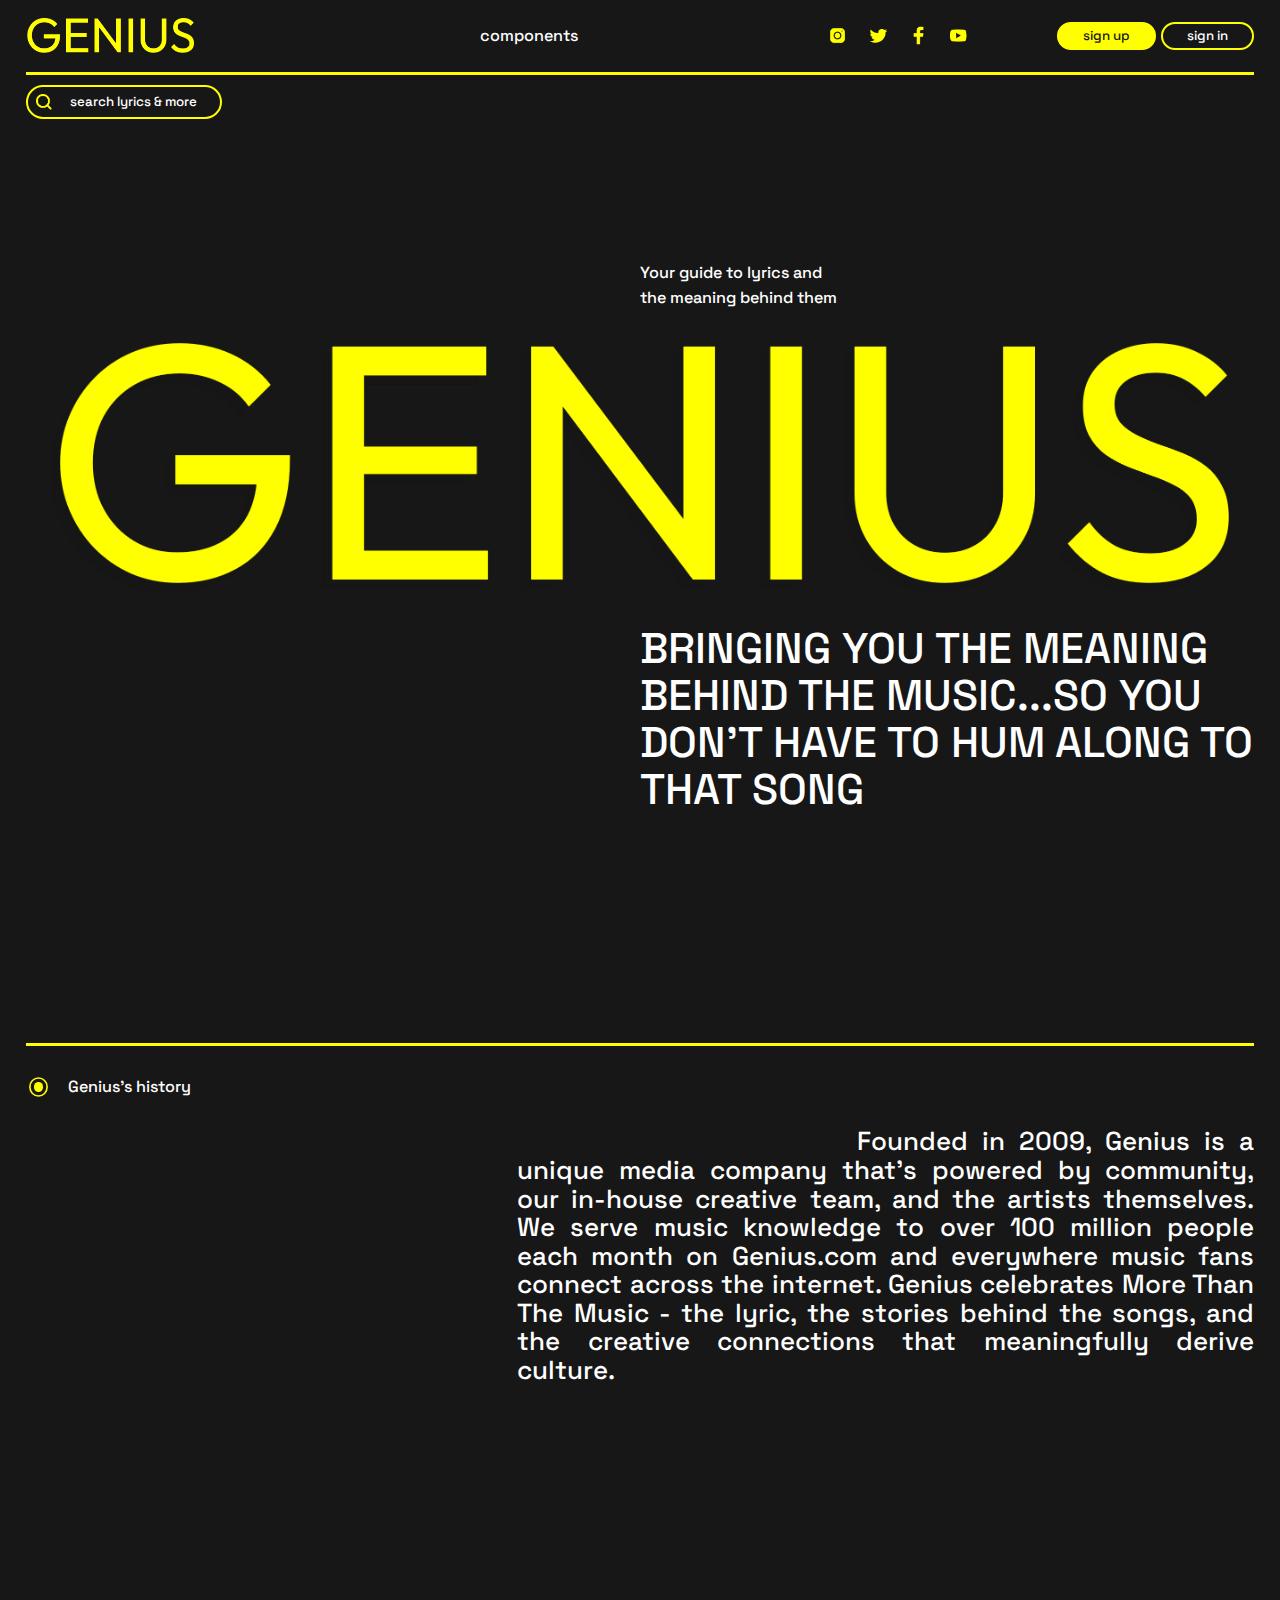
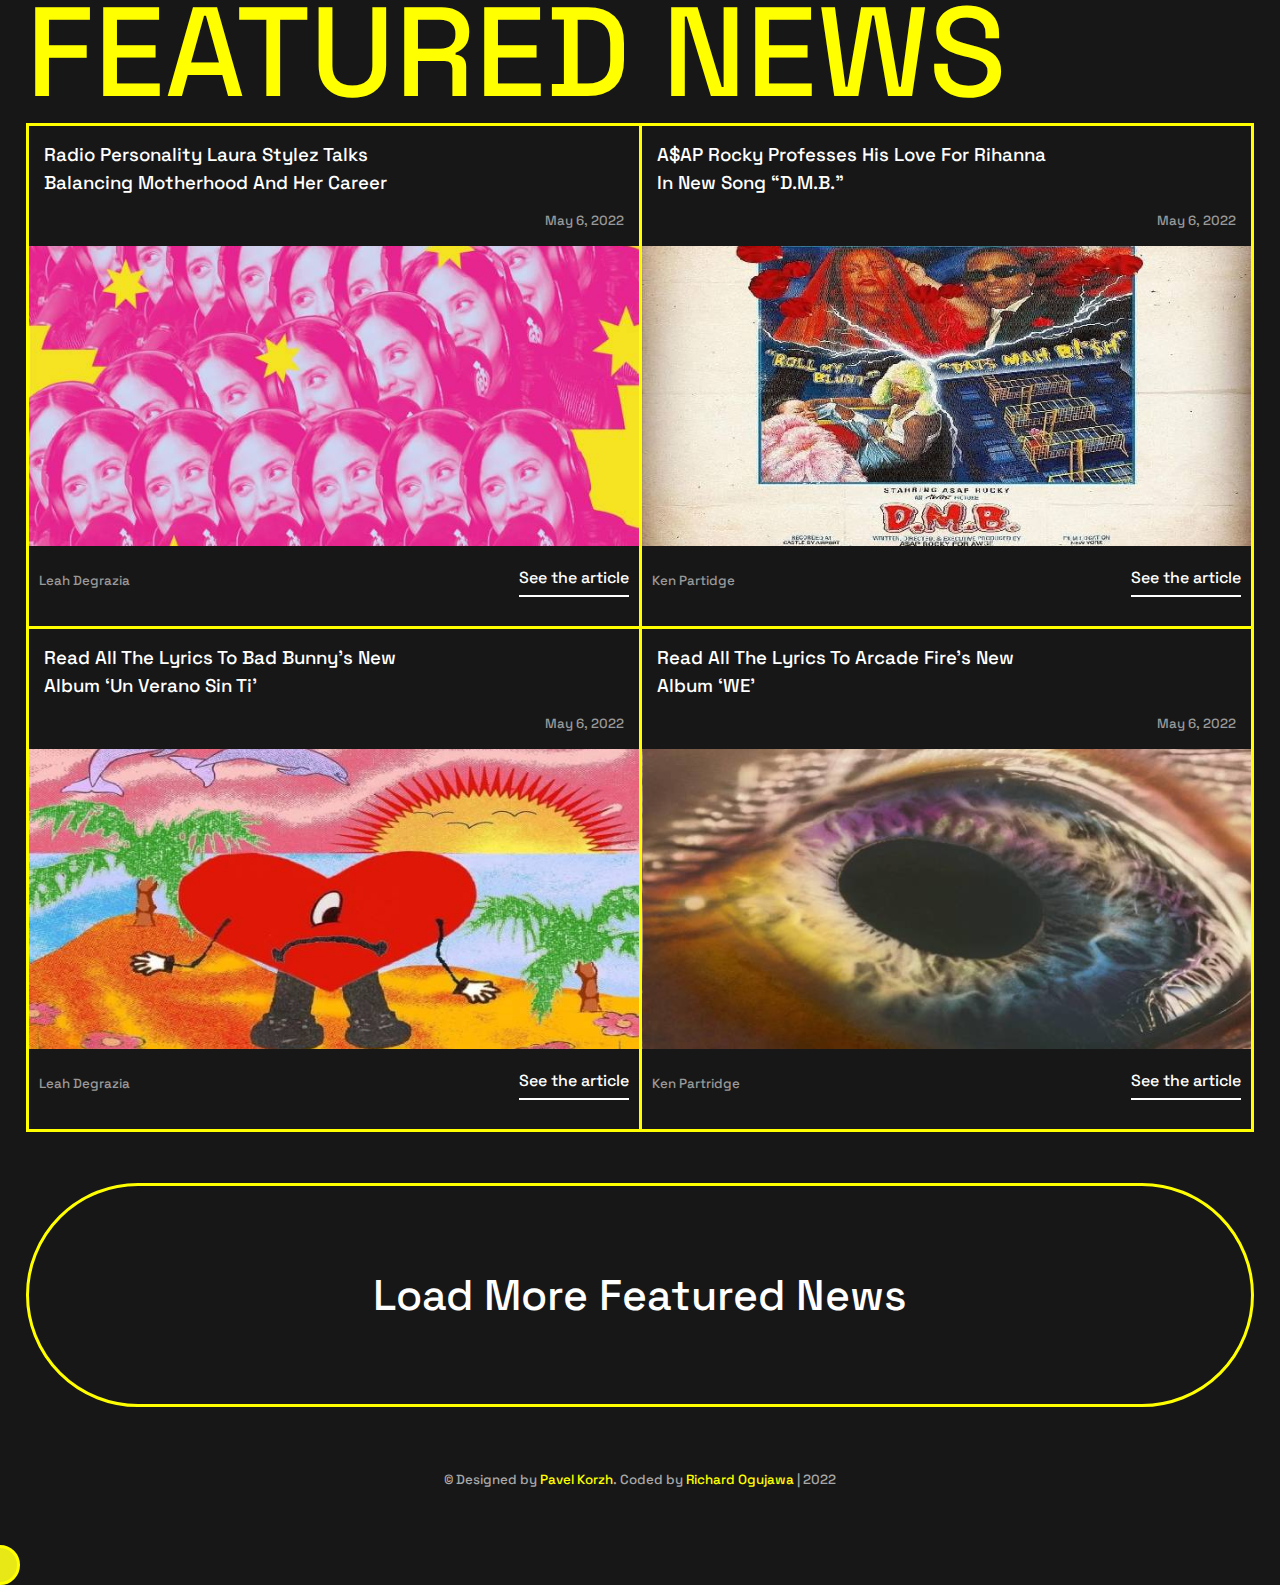
==== commit 24117222: "Update index.html" ====
--- a/index.html
+++ b/index.html
@@ -38,10 +38,10 @@
 
                     <!--Try and Make the Text a span within an A tag and then make it move within the A tag-->
                     <li class="nav_link cursor-bigger"><a href="components.html" class="text-white">components</a></li>
-                    <li class="nav_link cursor-bigger"><a href="#" class="nav_link_text text-white">featured</a></li>
+<!--                     <li class="nav_link cursor-bigger"><a href="#" class="nav_link_text text-white">featured</a></li>
                     <li class="nav_link cursor-bigger"><a href="#" class="text-white">community</a></li>
                     <li class="nav_link cursor-bigger"><a href="#" class="text-white">charts</a></li>
-                    <li class="nav_link cursor-bigger"><a href="#" class="text-white">videos</a></li>
+                    <li class="nav_link cursor-bigger"><a href="#" class="text-white">videos</a></li> -->
 
                 </ul>
 
@@ -105,7 +105,9 @@
                 </div>
 
             </div>
-            <!--Mobile Container-->
+            
+                 
+         <!--Mobile Container-->
             <div class="flex" id="mobile-nav-container">
                 <div id="mobile-nav-wrapper">
 
@@ -120,6 +122,9 @@
 
                     <ul class="list-container link-container flex" id="mobile-nav-link-container">
                         <li>
+                            <a href="components.html" class="mobile_nav_link">components</a>
+                        </li>
+                        <li>
                             <a href="#" class="mobile_nav_link">featured</a>
                         </li>
                         <li>
@@ -135,8 +140,9 @@
 
                 </div>
             </div>
+
         </nav>
-
+   
     </header>
 
 
@@ -149,7 +155,7 @@
             </div>
 
             <div class="grid container" id="body-img-container">
-                <a href="index.html" class="cursor-bigger"><img id="body-img" src="images/genius-logo.png" alt="Genius Logo"></a>
+                <a href="index.html" class="cursor-bigger"><img id="body-img" src="images/genius-logo.png" alt="Genius Logo" draggable="false"></a>
             </div>
 
             <div class="flex" id="bringing-meaning-container">
@@ -316,4 +322,4 @@
 <script src="script/load-more.js"></script>
 <script src="script/cursor.js"></script>
 
-</html>+</html>
--- a/css/setup.css
+++ b/css/setup.css
@@ -206,7 +206,7 @@
 }
 
 /* Colours */
-.bg-red {
+.bg-red { /*For debugging purposes*/
     background-color: red;
 }
 
@@ -242,6 +242,9 @@
     color: hsl(var(--clr-accent, 60, 100%, 50%));
 }
 
+.text-light-gray {
+    color: hsl(var(--clr-light-gray, 0, 0%, 66%));
+}
 .text-gray {
     color: hsl(var(--clr-gray, 0, 0%, 66%));
 }
@@ -397,6 +400,16 @@
     background-color: hsl(var(--clr-dark, 0, 0%, 9%));
     color: hsl(var(--clr-white, 0, 0%, 100%));
     outline: none;
+}
+
+/*Tooltip*/
+.tooltip-parent {
+    position: relative;
+}
+
+.tooltip {
+    position: absolute;
+    top: 100%; 
 }
 
 
--- a/css/cursor.css
+++ b/css/cursor.css
@@ -33,6 +33,10 @@
 
 .cursor_text {
     transition: opacity 0.2s ease;
+    transform: rotate(45deg);
+}
+
+.cursor_press, .cursor_drag {
     opacity: 0;
-    transform: rotate(45deg);
-}+    display: none;
+}
--- a/css/components.css
+++ b/css/components.css
@@ -10,6 +10,15 @@
     flex-direction: column;
 }
 
+.buttons-container {
+    width: clamp(22.5rem, 100%, 40rem);
+    display: flex;
+    justify-content: space-between;
+    align-items: center;
+    flex-wrap: wrap;
+    gap: 1em;
+}
+
 /*------------------------*/
 /*Share and Like Buttons  */
 /*------------------------*/
@@ -19,7 +28,7 @@
 
 .share_and_like_component {
     --gap: 0em;
-    min-width: 40rem;
+    width: clamp(22.5rem, 100%, 40rem);
     overflow: hidden; 
     grid-template-columns: repeat(4, 1fr) 30%;
     border: 3px solid hsl(var(--clr-white, 0 0% 100%));
@@ -67,18 +76,27 @@
 }
 
 .music_player_container {
-    min-width: 700px; 
+    width: 100%;
+    min-width: 300px; 
     max-height: 500px;
     display: flex;
     overflow: hidden; 
-    border-radius: 30px; 
     transform: scale(0.9); 
 }
 
+.music_player_additional_info {
+    display: none;
+}
+
+.apple_music_link {
+    text-decoration: underline ;
+}
+
 .music_player_white_side {
-    --gap: 0em; 
-    padding: 0em 1em 1em 1em; 
-    grid-template-rows: 65px 57% 12% 75px; 
+    --gap: 3em; 
+    padding: 1em;
+    display: grid;
+    grid-template-rows: 4rem 1fr 30px 110px; 
     flex-basis: 300px; 
     flex-shrink: 0;
 }
@@ -107,13 +125,17 @@
 .music_player_yellow_side {
     --gap: 0em; 
     flex-basis: 100%; 
-    grid-template-rows: 65px auto 75px;
+    grid-template-rows: 90px 1fr 90px;
+}
+
+.music_player_playlist_container {
+    overflow-x: hidden !important;
 }
 
 .music_player_currently_playing {
     align-items: center; 
     justify-content: space-between;
-    padding-inline: 1.5em;
+    padding: 1.5em 1em;
 }
 
 .current_song {
@@ -126,6 +148,11 @@
     --gap: 0em; 
     flex-direction:column; 
     padding: 0.1em 0em; 
+}
+
+.overflow-hidden {
+    overflow: hidden;
+    outline: red 3px solid;
 }
 
 .music_player_playlist > * { 
@@ -183,6 +210,7 @@
 }
 
 .controls_container {
+    padding: 1em;
     --gap: 1em; 
     align-items: center; 
 }
@@ -230,6 +258,21 @@
 }
 
 
+@media screen and (max-width: 768px) {
+    /*Remove the white side on smaller screen sizes, and add in any missing info to the remaining ui*/
+    .music_player_white_side {
+        display: none;
+    }
+
+    .music_player_additional_info {
+        display: block;
+    }
+
+    
+}
+
+
+
 
 /*------------------------*/
 /*Comment Section         */
@@ -248,7 +291,7 @@
 }
 
 .comment_subtitle{
-    max-width: 40ch
+    max-width: 50ch
 }
 
 .comment_textarea {
@@ -257,7 +300,7 @@
     border-radius: 10px; 
     transition: border var(--speed) ease;
     background: transparent; 
-    min-width:50em;
+    width: clamp(10em, 100%, 70em);
     min-height: 10em; 
 }
 
@@ -347,7 +390,9 @@
 
 .annotation {
     position: absolute;
-    width: 22em;
+    z-index: 100;
+    min-width: 10em;
+    max-width: 22em;
     height: auto;
     padding: 1.5em 1em;
     visibility:hidden;
@@ -523,11 +568,6 @@
     line-height: 1.5;
 }
 
-.lyrics_type {
-    line-height: 0;
-    
-}
-
 .lyrics_part {
     max-width: 45ch;
     margin-bottom: 1em;
@@ -563,6 +603,32 @@
     clip-path: polygon(100% 0%, 0% 50%, 100% 100%);
 }
 
+@media screen and (max-width: 768px) {
+    .lyrics_side {
+        flex-basis: 100%;
+    }
+    .lyrics_song_title {
+        max-width: 100%;
+    }
+    
+    .lyrics {
+        line-height: 1.5;
+    }
+    
+    .lyrics_part {
+        max-width: 100%;
+        margin-bottom: 1em;
+        white-space: pre-line;
+    }
+    .annotation_side {
+        flex-basis: 0;
+    }
+    .lyric_analysis_section {
+        --gap: 0em;
+    }
+}
+
+
 
 
 /*----------------------*/
@@ -570,13 +636,12 @@
 /*----------------------*/
 
 .verified_artists_section {
-    padding: 1em;
     flex-direction: column;
 }
 
 .verified_artists_component {
     width:100%;
-    padding-inline: 2em;
+    height: 100%;
     flex-direction: column;
     grid-template-columns: 50% 25% auto;
     grid-template-rows: 60% 40%; 
@@ -590,14 +655,14 @@
     list-style: none;
 }
 
-.verified_artists_component h1 {
+.verified_artists_component h2 {
     grid-area: verified-artists-h1;
     justify-self: start;
     text-align: left;
 
 }
 
-.verified_artists_top_row h2 {
+.verified_artists_component h3 {
     grid-area: most-popular;
 }
 
@@ -689,11 +754,21 @@
     flex-basis: 50%;
 }
 
+@media screen and (max-width: 768px){
+    .verified_artists_component {
+        gap: 2em;
+        grid-template-rows: 100px 100px 30%; 
+        grid-template-areas: 
+        "verified-artists-h1 . ."
+        "most-popular choose-letter ."
+        "verified-artists-list verified-artists-list verified-artists-list";
+    }
+}
 /*----------------------*/
 /*Footer                */
 /*----------------------*/
 
 footer{
+    text-align: center;
     margin: 7vh 0vh 3vh;
-    
 }